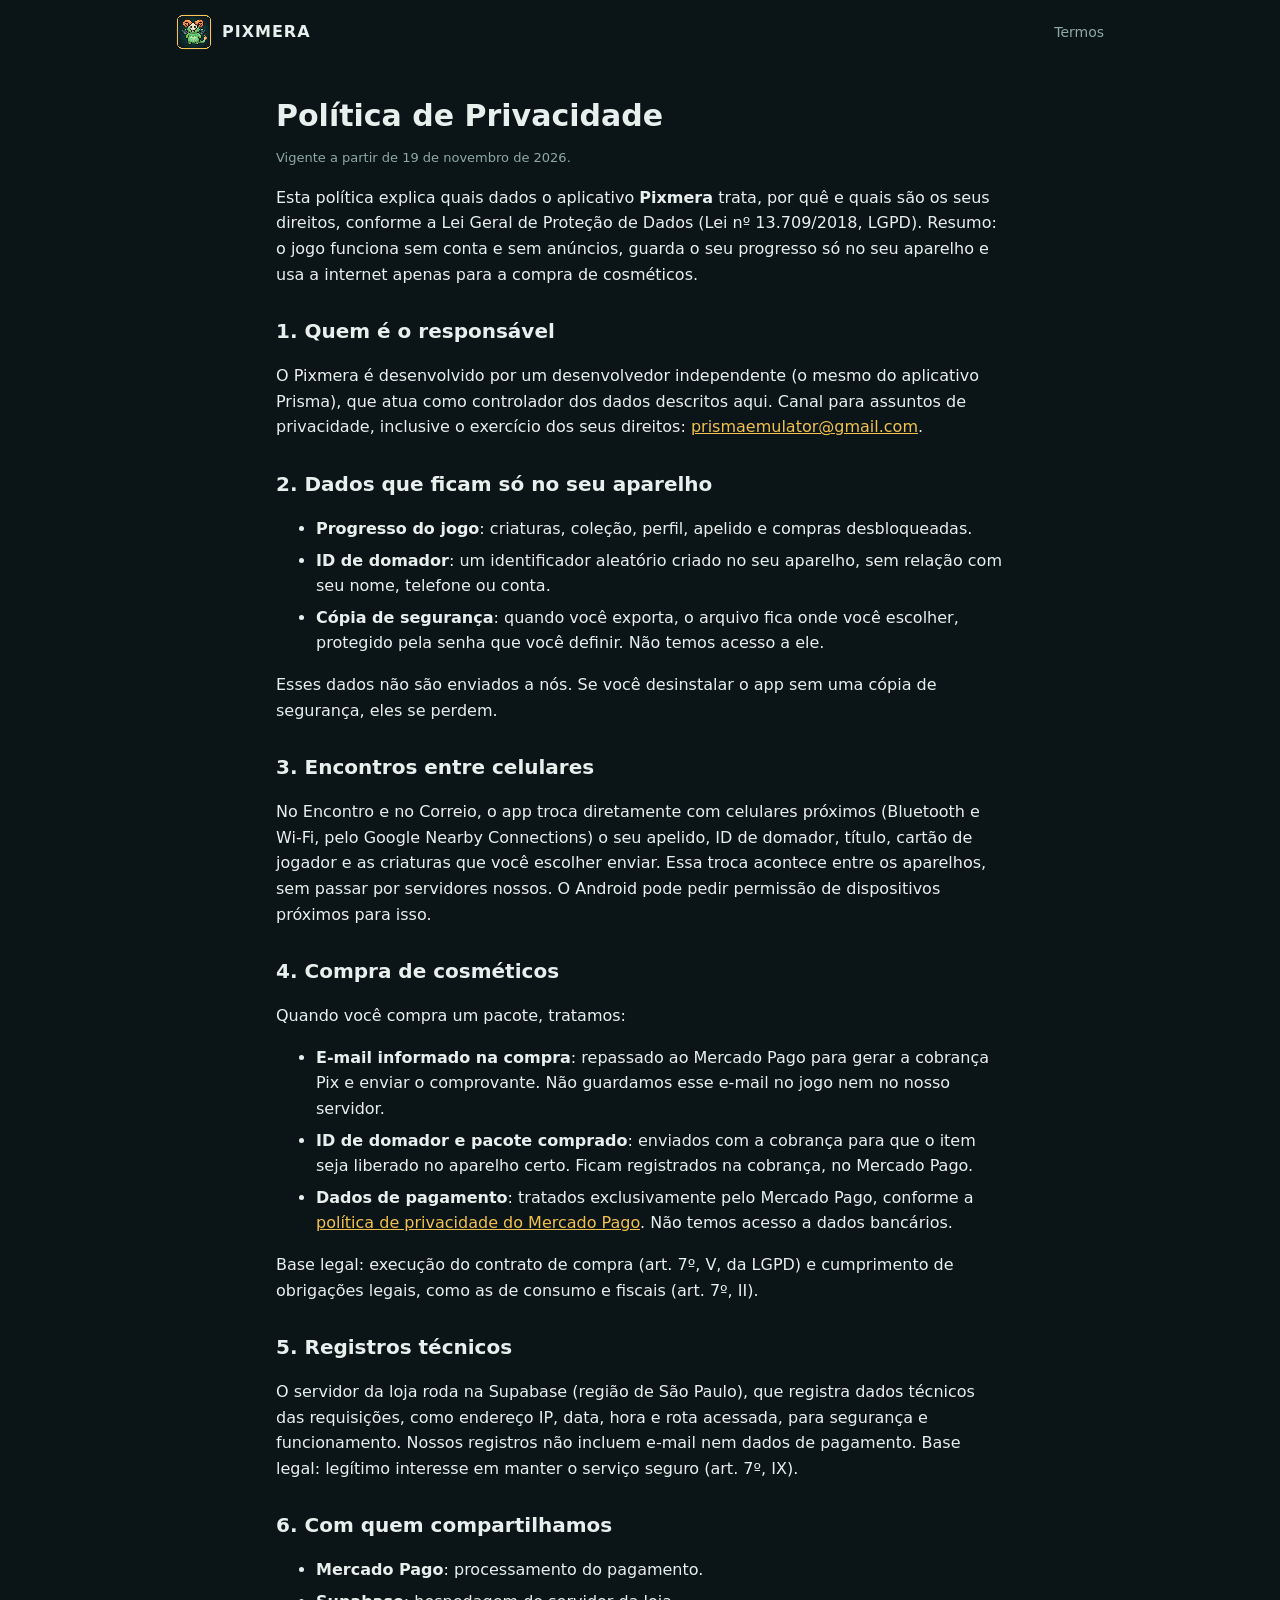
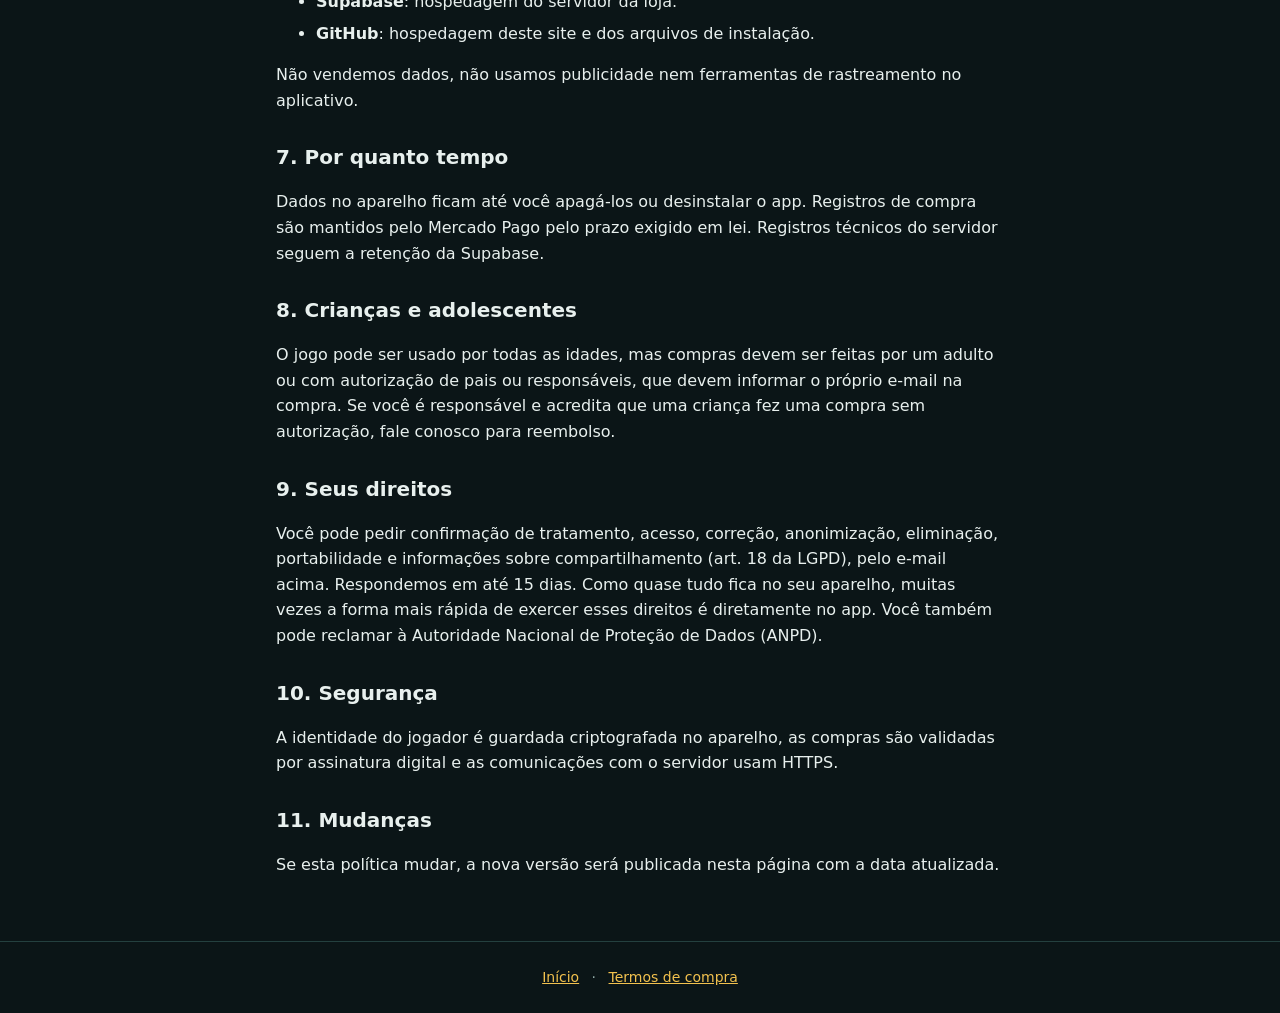
==== privacidade.html @ 00b83803 "site: página inicial, política de privacidade e termos de compra Co-Authored-By: Claude Opus 5.5 <no" ====
<!doctype html>
<html lang="pt-BR">
<head>
  <meta charset="utf-8">
  <meta name="viewport" content="width=device-width, initial-scale=1">
  <title>Privacidade · Pixmera</title>
  <link rel="icon" href="img/icone.webp">
  <link rel="stylesheet" href="estilo.css">
</head>
<body>
  <header class="topo">
    <a class="marca" href="./"><img src="img/icone.webp" alt="">PIXMERA</a>
    <nav><a href="termos.html">Termos</a></nav>
  </header>
  <main class="conteudo legal">
    <h1>Política de Privacidade</h1>
    <p class="nota">Vigente a partir de 19 de novembro de 2026.</p>

    <p>Esta política explica quais dados o aplicativo <strong>Pixmera</strong> trata, por quê e quais são os seus direitos, conforme a Lei Geral de Proteção de Dados (Lei nº 13.709/2018, LGPD). Resumo: o jogo funciona sem conta e sem anúncios, guarda o seu progresso só no seu aparelho e usa a internet apenas para a compra de cosméticos.</p>

    <h2>1. Quem é o responsável</h2>
    <p>O Pixmera é desenvolvido por um desenvolvedor independente (o mesmo do aplicativo Prisma), que atua como controlador dos dados descritos aqui. Canal para assuntos de privacidade, inclusive o exercício dos seus direitos: <a href="mailto:prismaemulator@gmail.com">prismaemulator@gmail.com</a>.</p>

    <h2>2. Dados que ficam só no seu aparelho</h2>
    <ul>
      <li><strong>Progresso do jogo</strong>: criaturas, coleção, perfil, apelido e compras desbloqueadas.</li>
      <li><strong>ID de domador</strong>: um identificador aleatório criado no seu aparelho, sem relação com seu nome, telefone ou conta.</li>
      <li><strong>Cópia de segurança</strong>: quando você exporta, o arquivo fica onde você escolher, protegido pela senha que você definir. Não temos acesso a ele.</li>
    </ul>
    <p>Esses dados não são enviados a nós. Se você desinstalar o app sem uma cópia de segurança, eles se perdem.</p>

    <h2>3. Encontros entre celulares</h2>
    <p>No Encontro e no Correio, o app troca diretamente com celulares próximos (Bluetooth e Wi-Fi, pelo Google Nearby Connections) o seu apelido, ID de domador, título, cartão de jogador e as criaturas que você escolher enviar. Essa troca acontece entre os aparelhos, sem passar por servidores nossos. O Android pode pedir permissão de dispositivos próximos para isso.</p>

    <h2>4. Compra de cosméticos</h2>
    <p>Quando você compra um pacote, tratamos:</p>
    <ul>
      <li><strong>E-mail informado na compra</strong>: repassado ao Mercado Pago para gerar a cobrança Pix e enviar o comprovante. Não guardamos esse e-mail no jogo nem no nosso servidor.</li>
      <li><strong>ID de domador e pacote comprado</strong>: enviados com a cobrança para que o item seja liberado no aparelho certo. Ficam registrados na cobrança, no Mercado Pago.</li>
      <li><strong>Dados de pagamento</strong>: tratados exclusivamente pelo Mercado Pago, conforme a <a href="https://www.mercadopago.com.br/privacidade" rel="noopener">política de privacidade do Mercado Pago</a>. Não temos acesso a dados bancários.</li>
    </ul>
    <p>Base legal: execução do contrato de compra (art. 7º, V, da LGPD) e cumprimento de obrigações legais, como as de consumo e fiscais (art. 7º, II).</p>

    <h2>5. Registros técnicos</h2>
    <p>O servidor da loja roda na Supabase (região de São Paulo), que registra dados técnicos das requisições, como endereço IP, data, hora e rota acessada, para segurança e funcionamento. Nossos registros não incluem e-mail nem dados de pagamento. Base legal: legítimo interesse em manter o serviço seguro (art. 7º, IX).</p>

    <h2>6. Com quem compartilhamos</h2>
    <ul>
      <li><strong>Mercado Pago</strong>: processamento do pagamento.</li>
      <li><strong>Supabase</strong>: hospedagem do servidor da loja.</li>
      <li><strong>GitHub</strong>: hospedagem deste site e dos arquivos de instalação.</li>
    </ul>
    <p>Não vendemos dados, não usamos publicidade nem ferramentas de rastreamento no aplicativo.</p>

    <h2>7. Por quanto tempo</h2>
    <p>Dados no aparelho ficam até você apagá-los ou desinstalar o app. Registros de compra são mantidos pelo Mercado Pago pelo prazo exigido em lei. Registros técnicos do servidor seguem a retenção da Supabase.</p>

    <h2>8. Crianças e adolescentes</h2>
    <p>O jogo pode ser usado por todas as idades, mas compras devem ser feitas por um adulto ou com autorização de pais ou responsáveis, que devem informar o próprio e-mail na compra. Se você é responsável e acredita que uma criança fez uma compra sem autorização, fale conosco para reembolso.</p>

    <h2>9. Seus direitos</h2>
    <p>Você pode pedir confirmação de tratamento, acesso, correção, anonimização, eliminação, portabilidade e informações sobre compartilhamento (art. 18 da LGPD), pelo e-mail acima. Respondemos em até 15 dias. Como quase tudo fica no seu aparelho, muitas vezes a forma mais rápida de exercer esses direitos é diretamente no app. Você também pode reclamar à Autoridade Nacional de Proteção de Dados (ANPD).</p>

    <h2>10. Segurança</h2>
    <p>A identidade do jogador é guardada criptografada no aparelho, as compras são validadas por assinatura digital e as comunicações com o servidor usam HTTPS.</p>

    <h2>11. Mudanças</h2>
    <p>Se esta política mudar, a nova versão será publicada nesta página com a data atualizada.</p>
  </main>
  <footer><a href="./">Início</a> · <a href="termos.html">Termos de compra</a></footer>
</body>
</html>
---- estilo.css ----
:root {
  --fundo: #0b1517; --superficie: #13252a; --borda: #24403f;
  --texto: #e8f0ee; --secundario: #8fa9a6; --acento: #f2c14e;
}
* { box-sizing: border-box; }
body {
  margin: 0; background: var(--fundo); color: var(--texto);
  font: 16px/1.6 system-ui, -apple-system, "Segoe UI", Roboto, sans-serif;
}
a { color: var(--acento); }
.conteudo { max-width: 960px; margin: 0 auto; padding: 0 16px; }
header.topo {
  display: flex; align-items: center; justify-content: space-between; gap: 12px;
  padding: 14px 16px; max-width: 960px; margin: 0 auto;
}
header.topo .marca { display: flex; align-items: center; gap: 10px; font-weight: 800; color: var(--texto); text-decoration: none; letter-spacing: 1px; }
header.topo .marca img { width: 36px; height: 36px; border-radius: 9px; image-rendering: pixelated; }
header.topo nav a { color: var(--secundario); text-decoration: none; margin-left: 14px; font-size: 14px; }
.heroi {
  position: relative; min-height: 78vh; display: grid; place-items: end center; text-align: center;
  background: url(img/abertura.webp) center 55% / cover no-repeat; padding: 32px 16px 56px;
}
.heroi::after { content: ""; position: absolute; inset: 0; background: linear-gradient(transparent 55%, var(--fundo)); }
.heroi > div { position: relative; z-index: 1; }
.heroi h1 { font-size: clamp(40px, 9vw, 72px); letter-spacing: 6px; margin: 0; color: var(--acento); text-shadow: 0 6px 18px #000; }
.heroi p { margin: 4px 0 20px; font-size: clamp(16px, 3.5vw, 20px); text-shadow: 0 3px 10px #000; }
.botao {
  display: inline-block; background: var(--acento); color: #1a1405; font-weight: 800;
  padding: 14px 28px; border-radius: 14px; text-decoration: none;
}
.botao.desativado { background: var(--superficie); color: var(--secundario); border: 1px solid var(--borda); cursor: default; }
.nota { font-size: 13px; color: var(--secundario); margin-top: 8px; }
section { padding: 36px 0; }
h2 { font-size: 26px; margin: 0 0 12px; }
.grade { display: grid; gap: 14px; grid-template-columns: repeat(auto-fit, minmax(220px, 1fr)); }
.cartao { background: var(--superficie); border: 1px solid var(--borda); border-radius: 16px; padding: 18px; }
.cartao h3 { margin: 0 0 6px; font-size: 18px; }
.cartao p { margin: 0; color: var(--secundario); font-size: 15px; }
.galeria { display: flex; gap: 12px; overflow-x: auto; scroll-snap-type: x mandatory; padding-bottom: 8px; }
.galeria img { height: min(60vh, 480px); border-radius: 16px; border: 1px solid var(--borda); scroll-snap-align: start; flex: none; }
table { width: 100%; border-collapse: collapse; font-size: 15px; }
th, td { text-align: left; padding: 10px 8px; border-bottom: 1px solid var(--borda); vertical-align: top; }
th { color: var(--secundario); font-weight: 600; }
.tabela { overflow-x: auto; }
footer { border-top: 1px solid var(--borda); padding: 24px 16px; text-align: center; color: var(--secundario); font-size: 14px; }
footer a { margin: 0 8px; }
.legal { max-width: 760px; padding-top: 8px; padding-bottom: 48px; }
.legal h1 { font-size: 30px; margin-bottom: 4px; }
.legal h2 { font-size: 20px; margin-top: 28px; }
.legal li { margin-bottom: 6px; }
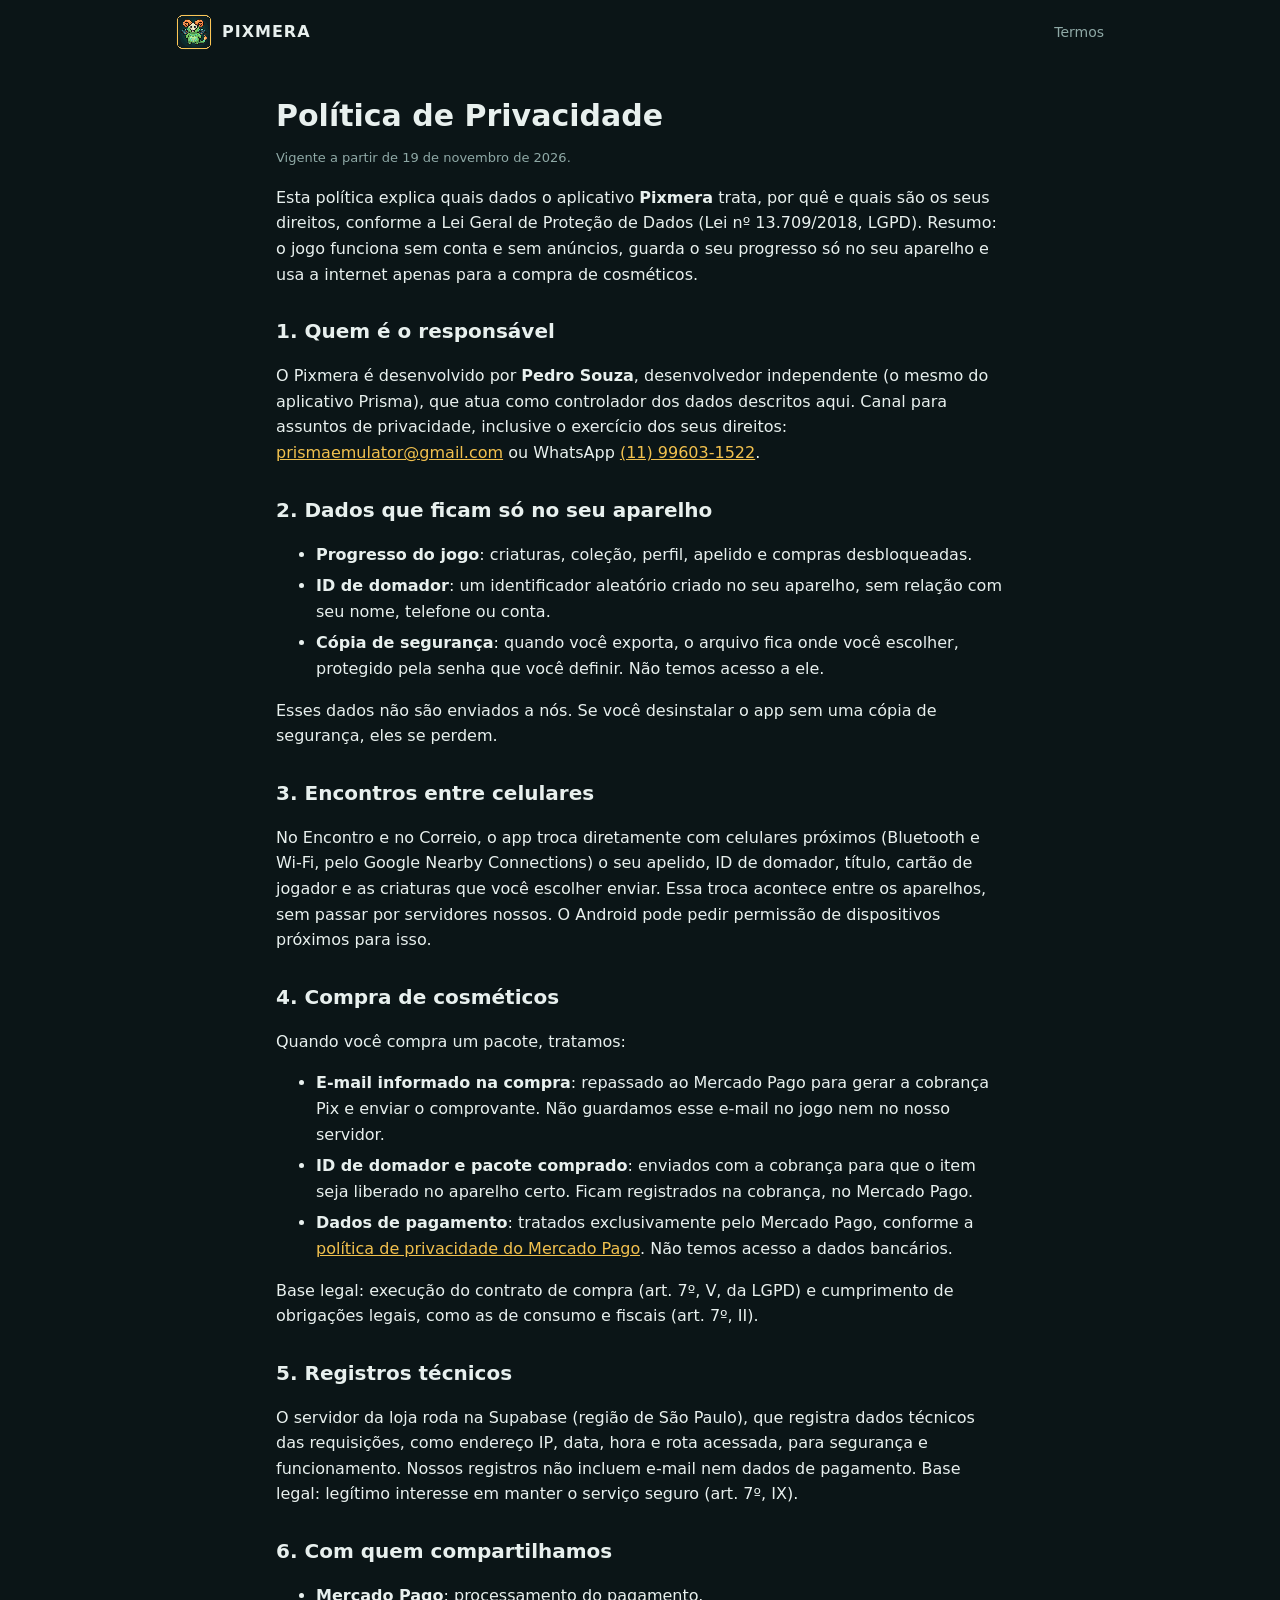
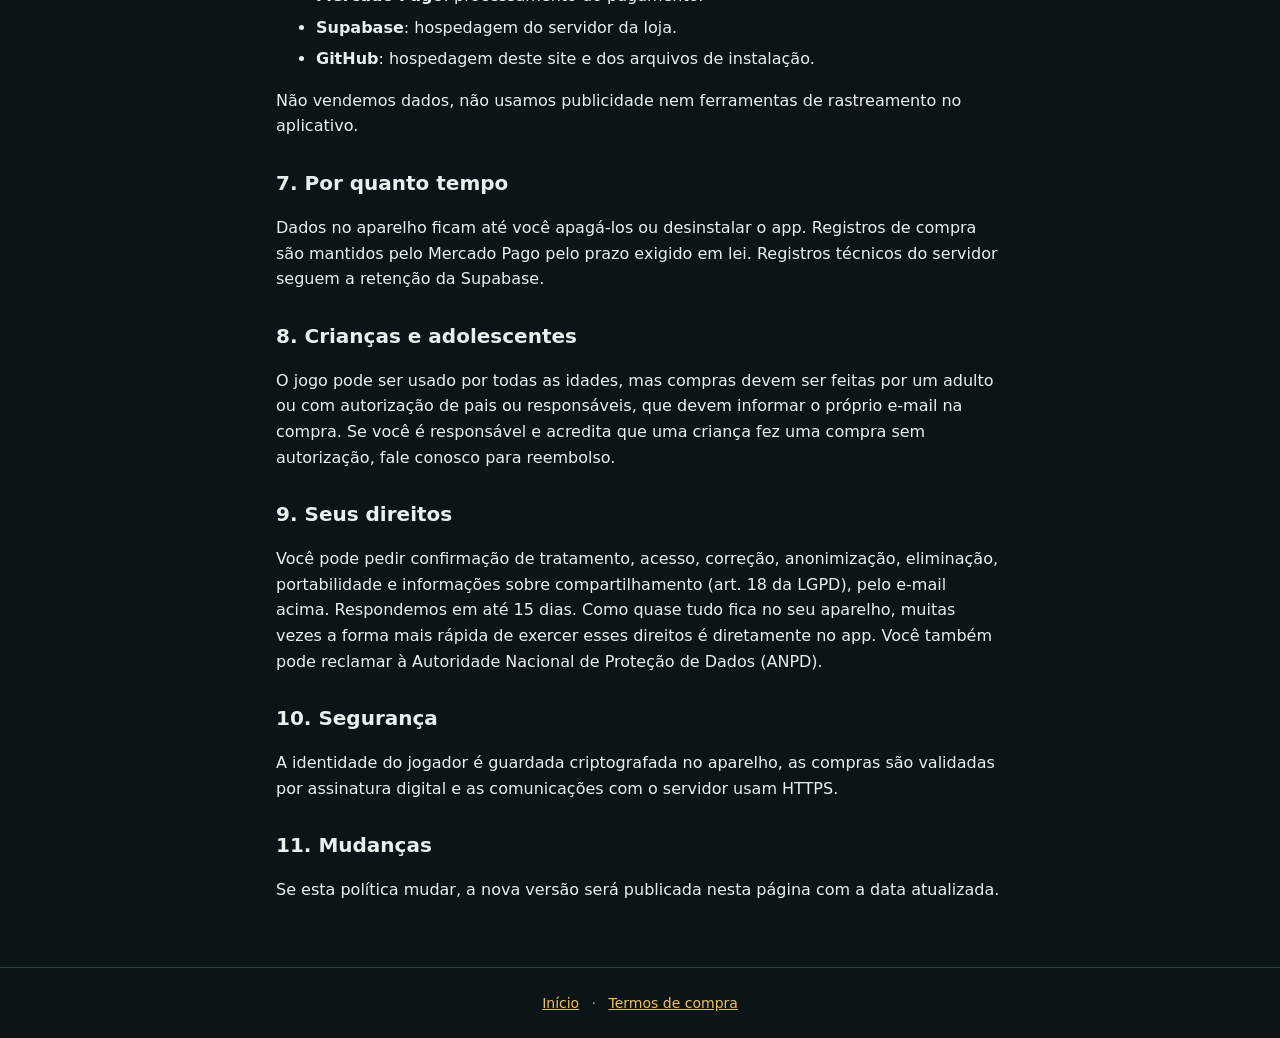
==== commit 787cbbaa: "site: identificação do desenvolvedor e contato (e-mail e WhatsApp) Co-Authored-By: Claude Opus 5.5 <" ====
--- a/privacidade.html
+++ b/privacidade.html
@@ -19,7 +19,7 @@
     <p>Esta política explica quais dados o aplicativo <strong>Pixmera</strong> trata, por quê e quais são os seus direitos, conforme a Lei Geral de Proteção de Dados (Lei nº 13.709/2018, LGPD). Resumo: o jogo funciona sem conta e sem anúncios, guarda o seu progresso só no seu aparelho e usa a internet apenas para a compra de cosméticos.</p>
 
     <h2>1. Quem é o responsável</h2>
-    <p>O Pixmera é desenvolvido por um desenvolvedor independente (o mesmo do aplicativo Prisma), que atua como controlador dos dados descritos aqui. Canal para assuntos de privacidade, inclusive o exercício dos seus direitos: <a href="mailto:prismaemulator@gmail.com">prismaemulator@gmail.com</a>.</p>
+    <p>O Pixmera é desenvolvido por <strong>Pedro Souza</strong>, desenvolvedor independente (o mesmo do aplicativo Prisma), que atua como controlador dos dados descritos aqui. Canal para assuntos de privacidade, inclusive o exercício dos seus direitos: <a href="mailto:prismaemulator@gmail.com">prismaemulator@gmail.com</a> ou WhatsApp <a href="https://wa.me/5511996031522">(11) 99603-1522</a>.</p>
 
     <h2>2. Dados que ficam só no seu aparelho</h2>
     <ul>
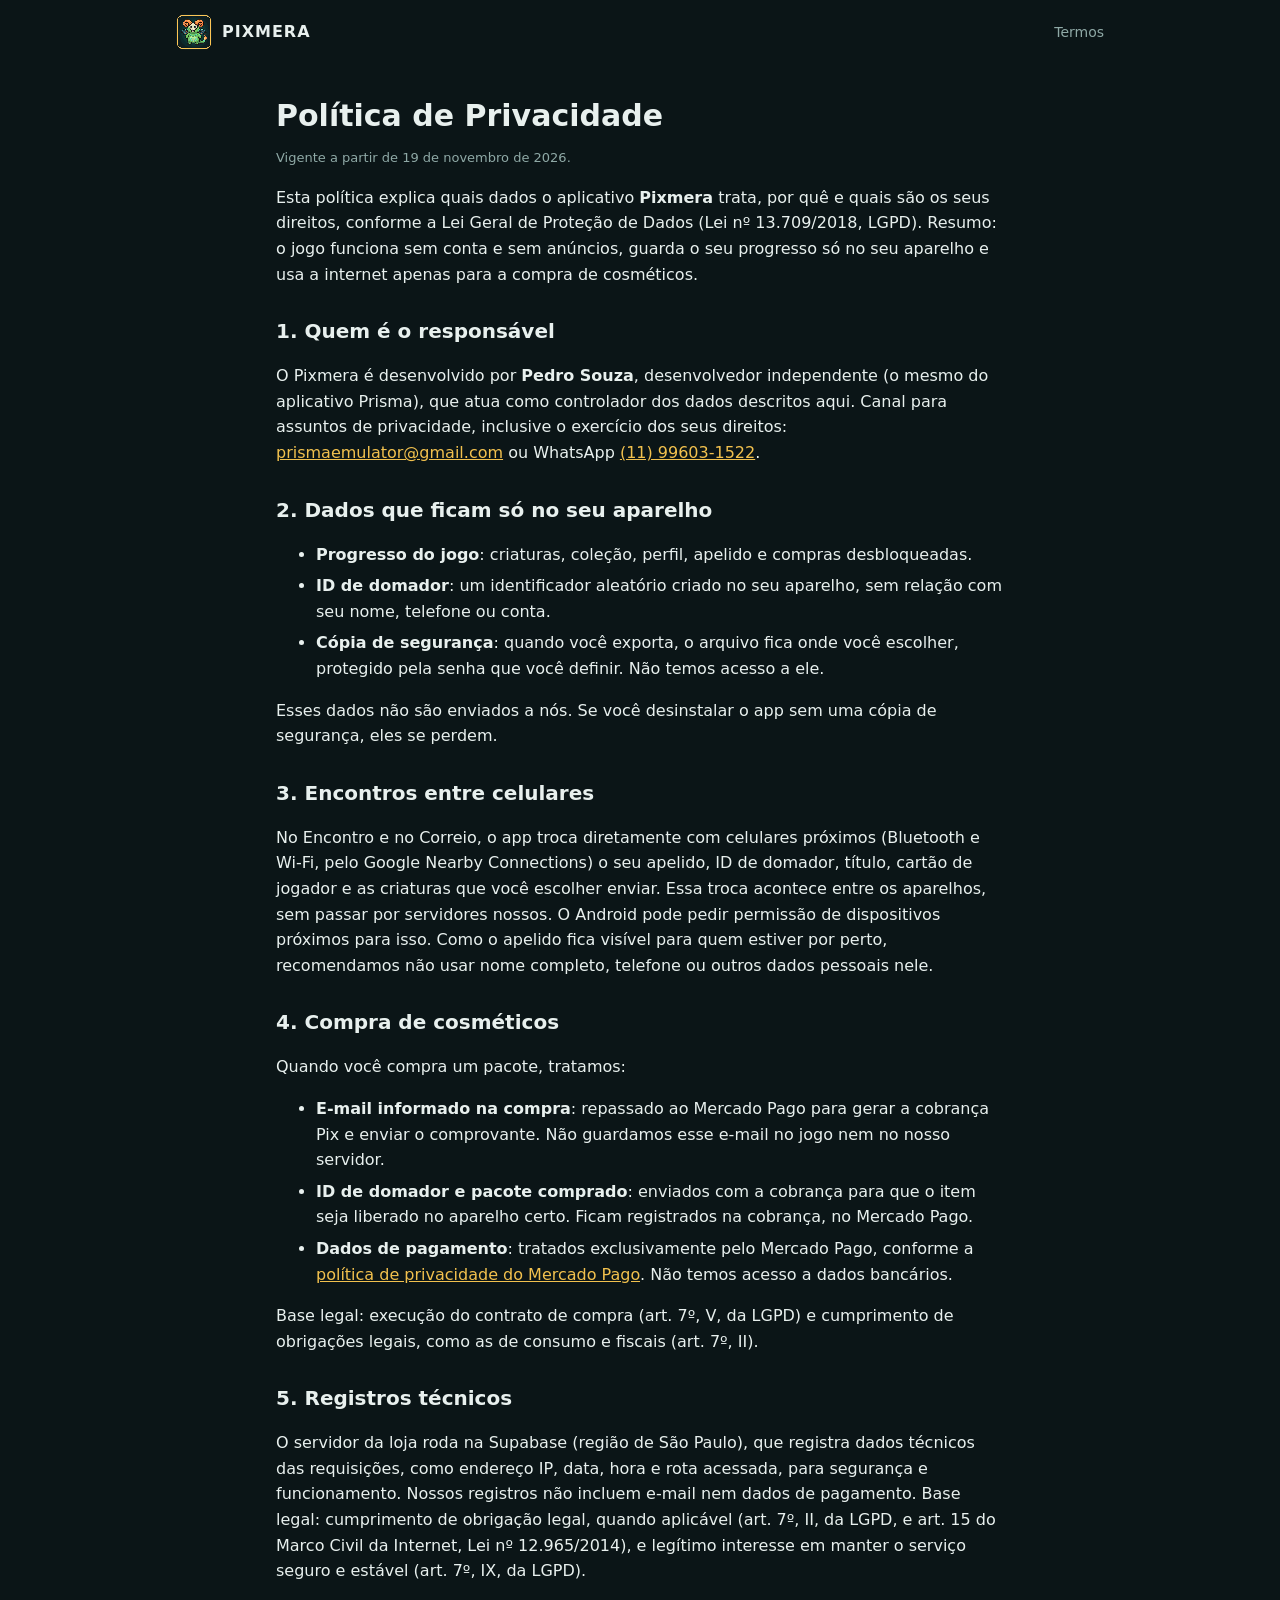
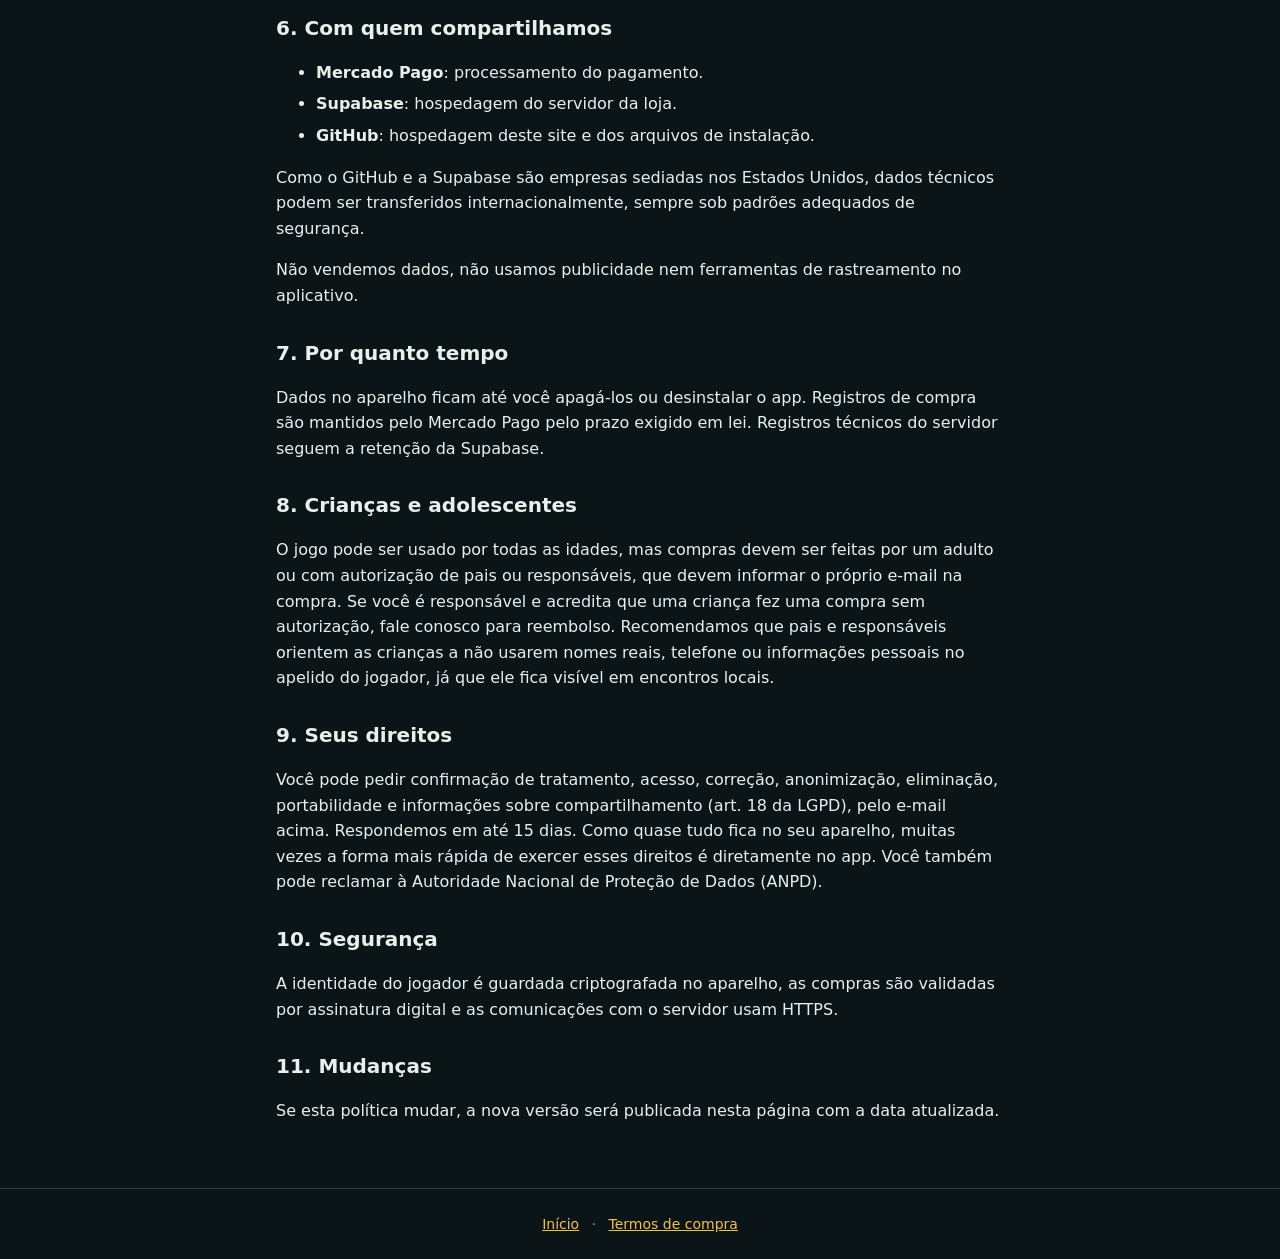
==== commit d16d43fc: "legal: revisão de privacidade e termos (Marco Civil, transferência internacional, apelido de criança" ====
--- a/privacidade.html
+++ b/privacidade.html
@@ -30,7 +30,7 @@
     <p>Esses dados não são enviados a nós. Se você desinstalar o app sem uma cópia de segurança, eles se perdem.</p>
 
     <h2>3. Encontros entre celulares</h2>
-    <p>No Encontro e no Correio, o app troca diretamente com celulares próximos (Bluetooth e Wi-Fi, pelo Google Nearby Connections) o seu apelido, ID de domador, título, cartão de jogador e as criaturas que você escolher enviar. Essa troca acontece entre os aparelhos, sem passar por servidores nossos. O Android pode pedir permissão de dispositivos próximos para isso.</p>
+    <p>No Encontro e no Correio, o app troca diretamente com celulares próximos (Bluetooth e Wi-Fi, pelo Google Nearby Connections) o seu apelido, ID de domador, título, cartão de jogador e as criaturas que você escolher enviar. Essa troca acontece entre os aparelhos, sem passar por servidores nossos. O Android pode pedir permissão de dispositivos próximos para isso. Como o apelido fica visível para quem estiver por perto, recomendamos não usar nome completo, telefone ou outros dados pessoais nele.</p>
 
     <h2>4. Compra de cosméticos</h2>
     <p>Quando você compra um pacote, tratamos:</p>
@@ -42,7 +42,7 @@
     <p>Base legal: execução do contrato de compra (art. 7º, V, da LGPD) e cumprimento de obrigações legais, como as de consumo e fiscais (art. 7º, II).</p>
 
     <h2>5. Registros técnicos</h2>
-    <p>O servidor da loja roda na Supabase (região de São Paulo), que registra dados técnicos das requisições, como endereço IP, data, hora e rota acessada, para segurança e funcionamento. Nossos registros não incluem e-mail nem dados de pagamento. Base legal: legítimo interesse em manter o serviço seguro (art. 7º, IX).</p>
+    <p>O servidor da loja roda na Supabase (região de São Paulo), que registra dados técnicos das requisições, como endereço IP, data, hora e rota acessada, para segurança e funcionamento. Nossos registros não incluem e-mail nem dados de pagamento. Base legal: cumprimento de obrigação legal, quando aplicável (art. 7º, II, da LGPD, e art. 15 do Marco Civil da Internet, Lei nº 12.965/2014), e legítimo interesse em manter o serviço seguro e estável (art. 7º, IX, da LGPD).</p>
 
     <h2>6. Com quem compartilhamos</h2>
     <ul>
@@ -50,13 +50,14 @@
       <li><strong>Supabase</strong>: hospedagem do servidor da loja.</li>
       <li><strong>GitHub</strong>: hospedagem deste site e dos arquivos de instalação.</li>
     </ul>
+    <p>Como o GitHub e a Supabase são empresas sediadas nos Estados Unidos, dados técnicos podem ser transferidos internacionalmente, sempre sob padrões adequados de segurança.</p>
     <p>Não vendemos dados, não usamos publicidade nem ferramentas de rastreamento no aplicativo.</p>
 
     <h2>7. Por quanto tempo</h2>
     <p>Dados no aparelho ficam até você apagá-los ou desinstalar o app. Registros de compra são mantidos pelo Mercado Pago pelo prazo exigido em lei. Registros técnicos do servidor seguem a retenção da Supabase.</p>
 
     <h2>8. Crianças e adolescentes</h2>
-    <p>O jogo pode ser usado por todas as idades, mas compras devem ser feitas por um adulto ou com autorização de pais ou responsáveis, que devem informar o próprio e-mail na compra. Se você é responsável e acredita que uma criança fez uma compra sem autorização, fale conosco para reembolso.</p>
+    <p>O jogo pode ser usado por todas as idades, mas compras devem ser feitas por um adulto ou com autorização de pais ou responsáveis, que devem informar o próprio e-mail na compra. Se você é responsável e acredita que uma criança fez uma compra sem autorização, fale conosco para reembolso. Recomendamos que pais e responsáveis orientem as crianças a não usarem nomes reais, telefone ou informações pessoais no apelido do jogador, já que ele fica visível em encontros locais.</p>
 
     <h2>9. Seus direitos</h2>
     <p>Você pode pedir confirmação de tratamento, acesso, correção, anonimização, eliminação, portabilidade e informações sobre compartilhamento (art. 18 da LGPD), pelo e-mail acima. Respondemos em até 15 dias. Como quase tudo fica no seu aparelho, muitas vezes a forma mais rápida de exercer esses direitos é diretamente no app. Você também pode reclamar à Autoridade Nacional de Proteção de Dados (ANPD).</p>
